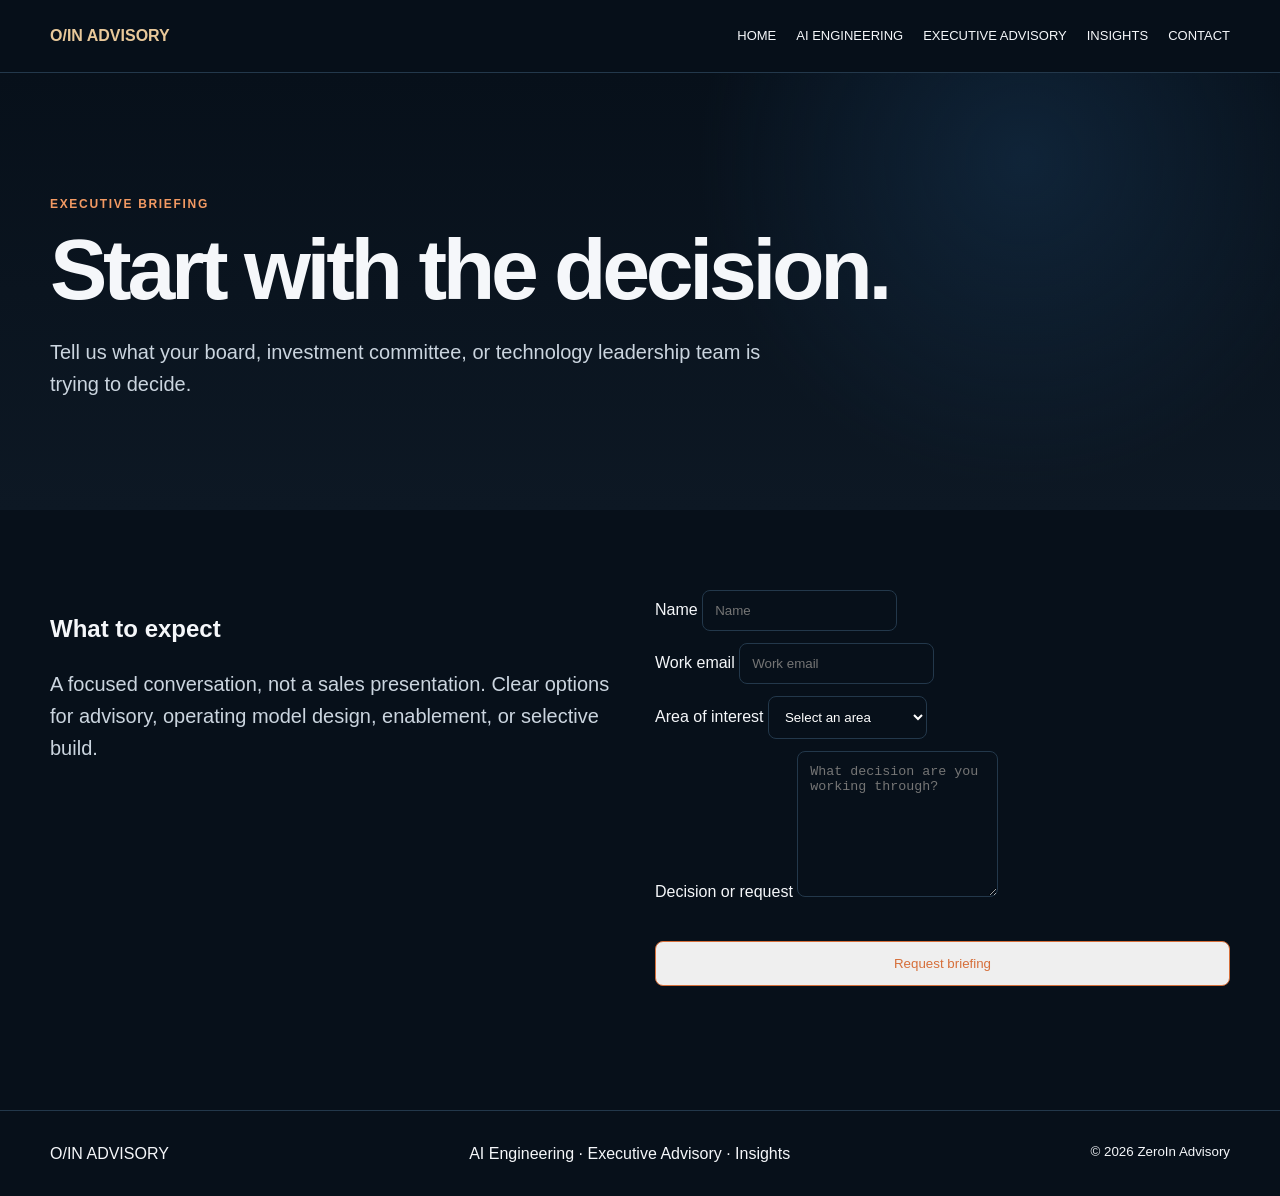
==== contact.html @ 831d38bf "Update contact.html" ====
<!doctype html><html lang="en"><head><meta charset="utf-8"><meta name="viewport" content="width=device-width,initial-scale=1"><title>Contact | ZeroIn Advisory</title><meta name="description" content="Request an executive briefing with ZeroIn Advisory."><link rel="stylesheet" href="assets/styles.css"></head><body><header><div class="wrap nav"><a class="logo" href="index.html">O/IN ADVISORY</a><nav class="links"><a href="index.html">Home</a><a href="ai-engineering.html">AI Engineering</a><a href="advisory.html">Executive Advisory</a><a href="insights.html">Insights</a><a href="contact.html">Contact</a></nav></div></header><main>
<section class="hero"><div class="wrap"><p class="eyebrow">Executive briefing</p><h1>Start with the decision.</h1><p class="lead">Tell us what your board, investment committee, or technology leadership team is trying to decide.</p></div></section>
<section class="section"><div class="wrap contact"><div><h2>What to expect</h2><p class="lead">A focused conversation, not a sales presentation. Clear options for advisory, operating model design, enablement, or selective build.</p></div>
<iframe
  name="submission-target"
  id="submission-target"
  hidden>
</iframe>

<form
  class="form"
  id="briefing-form"
  action="https://script.google.com/a/macros/zeroinadvisory.com/s/AKfycbyULkXB58OmuejIfImGSKySlwxQQ1GOhc571UWahGYcNaRY-9AlhmtztGgpPMppQzNx/exec"
  method="POST"
  target="submission-target">

  <label>
    Name
    <input
      type="text"
      name="name"
      autocomplete="name"
      required
      placeholder="Name">
  </label>

  <label>
    Work email
    <input
      type="email"
      name="email"
      autocomplete="email"
      required
      placeholder="Work email">
  </label>

  <label>
    Area of interest
    <select name="service" required>
      <option value="" selected disabled>Select an area</option>
      <option value="AI Engineering">AI Engineering</option>
      <option value="AI Governance">AI Governance</option>
      <option value="Executive Advisory">Executive Advisory</option>
    </select>
  </label>

  <label>
    Decision or request
    <textarea
      name="request"
      required
      minlength="20"
      maxlength="3000"
      placeholder="What decision are you working through?"></textarea>
  </label>

  <!-- Honeypot: legitimate users should leave this empty -->
  <div class="form-trap" aria-hidden="true">
    <label>
      Company website
      <input
        type="text"
        name="website"
        tabindex="-1"
        autocomplete="off">
    </label>
  </div>

  <input type="hidden" name="source" value="ZeroIn Advisory website">

  <button class="btn" type="submit">Request briefing</button>

  <p id="form-status" role="status" aria-live="polite"></p>
</form>
</div></section>
</main><footer><div class="wrap foot"><div>O/IN ADVISORY</div><div>AI Engineering · Executive Advisory · Insights</div><small>© 2026 ZeroIn Advisory</small></div></footer><script src="assets/app.js"></script></body></html>
---- assets/styles.css ----
body{margin:0;font-family:Arial,sans-serif;background:#07101a;color:#f5f7fa;line-height:1.6}a{color:inherit;text-decoration:none}.wrap{width:min(calc(100% - 32px),1180px);margin:auto}header{position:sticky;top:0;background:#07101af2;border-bottom:1px solid #23384b;z-index:20}.nav{min-height:72px;display:flex;justify-content:space-between;align-items:center}.logo{color:#e8c89a;font-weight:800}.links{display:flex;gap:20px;font-size:13px;text-transform:uppercase}.hero{padding:110px 0 90px;background:radial-gradient(circle at 80% 20%,#16345188,transparent 30%),linear-gradient(180deg,#07101a,#0d1824)}h1{font-size:clamp(48px,8vw,86px);line-height:1;letter-spacing:-.05em;margin:0 0 24px}h1 span{color:#d66f3a}.lead{font-size:20px;color:#cbd5df;max-width:720px}.btn{display:inline-block;margin-top:24px;padding:14px 20px;border:1px solid #d66f3a;color:#d66f3a;border-radius:8px}.section{padding:80px 0}.alt{background:#0d1824}.cards{display:grid;grid-template-columns:repeat(3,1fr);gap:18px}.card{background:#101d2a;border:1px solid #23384b;border-radius:16px;padding:26px}.card p{color:#a7b3c0}.eyebrow{color:#f39a63;text-transform:uppercase;letter-spacing:.14em;font-size:12px;font-weight:800}.insight{padding:22px 0;border-top:1px solid #23384b}.contact{display:grid;grid-template-columns:1fr 1fr;gap:30px}.form{display:grid;gap:12px}
.form-trap {
    position: absolute;
    left: -9999px;
    width: 1px;
    height: 1px;
    overflow: hidden;
}
.form input,.form select,.form textarea{padding:12px;background:#07101a;border:1px solid #23384b;color:#fff;border-radius:8px}.form textarea{min-height:120px}
footer{padding:30px 0;border-top:1px solid #23384b}.foot{display:flex;justify-content:space-between;gap:20px}@media(max-width:760px){.links{display:none}.cards,.contact{grid-template-columns:1fr}.hero{padding-top:85px}.foot{flex-direction:column}}
/* Hidden honeypot field */
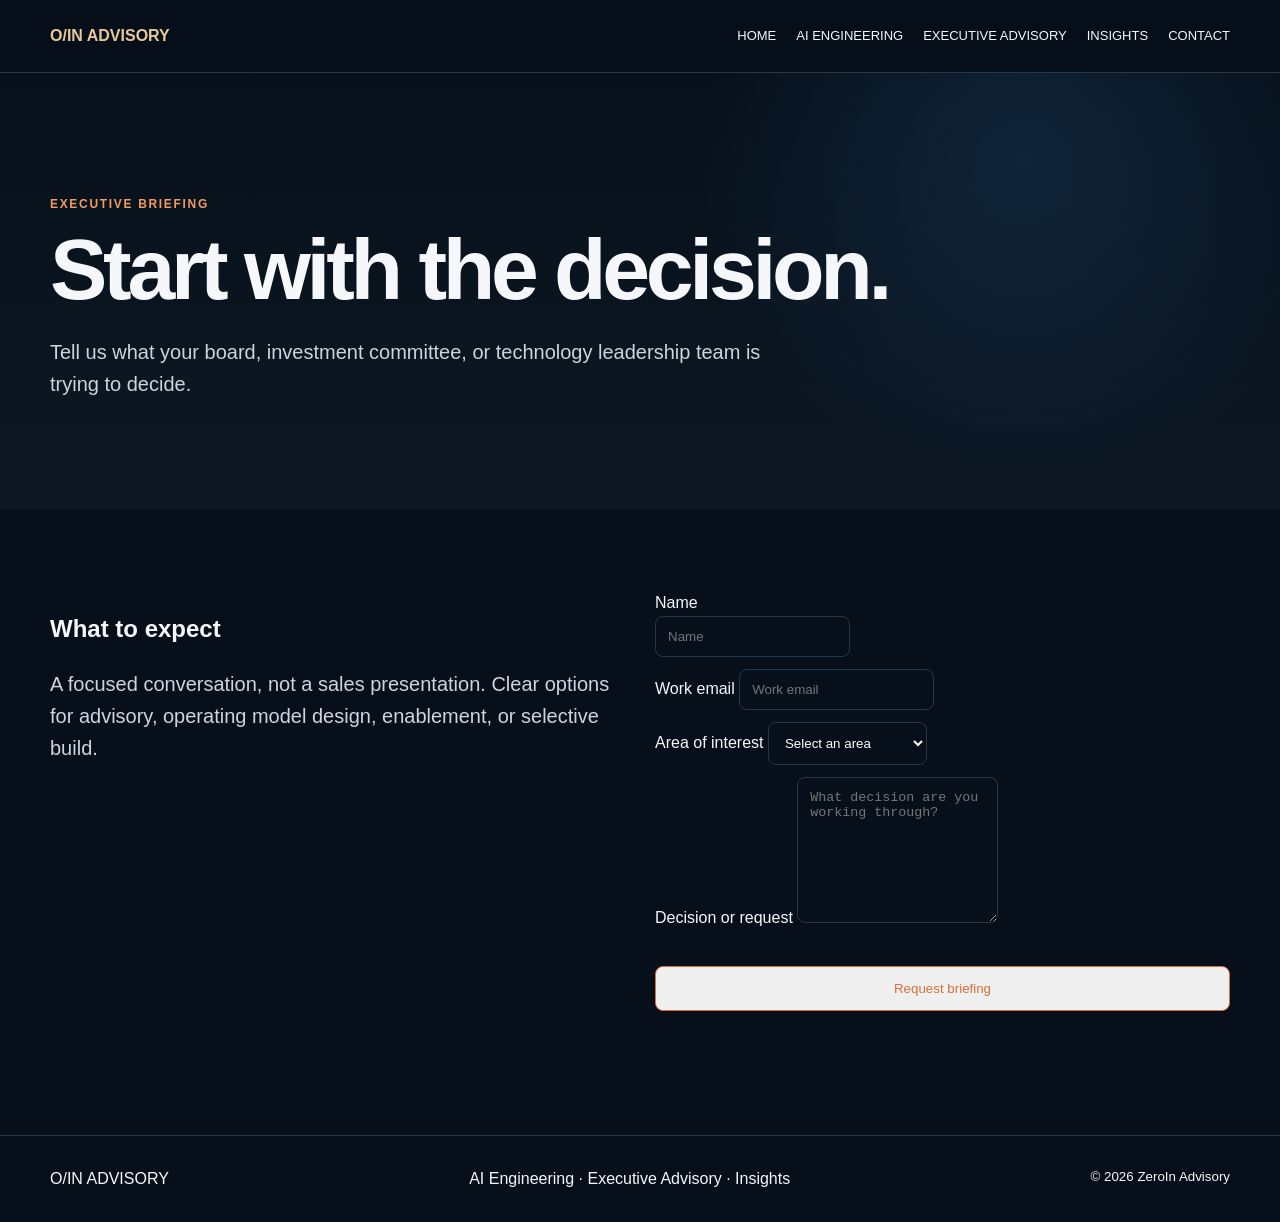
==== commit 73c08fab: "Update contact.html" ====
--- a/contact.html
+++ b/contact.html
@@ -10,12 +10,13 @@
 <form
   class="form"
   id="briefing-form"
-  action="https://script.google.com/a/macros/zeroinadvisory.com/s/AKfycbyULkXB58OmuejIfImGSKySlwxQQ1GOhc571UWahGYcNaRY-9AlhmtztGgpPMppQzNx/exec"
+  action="https://script.google.com/macros/s/AKfycbyULkXB58OmuejIfImGSKySlwxQQ1GOhc571UWahGYcNaRY-9AlhmtztGgpPMppQzNx/exec"
   method="POST"
   target="submission-target">
 
   <label>
     Name
+    <br>
     <input
       type="text"
       name="name"
